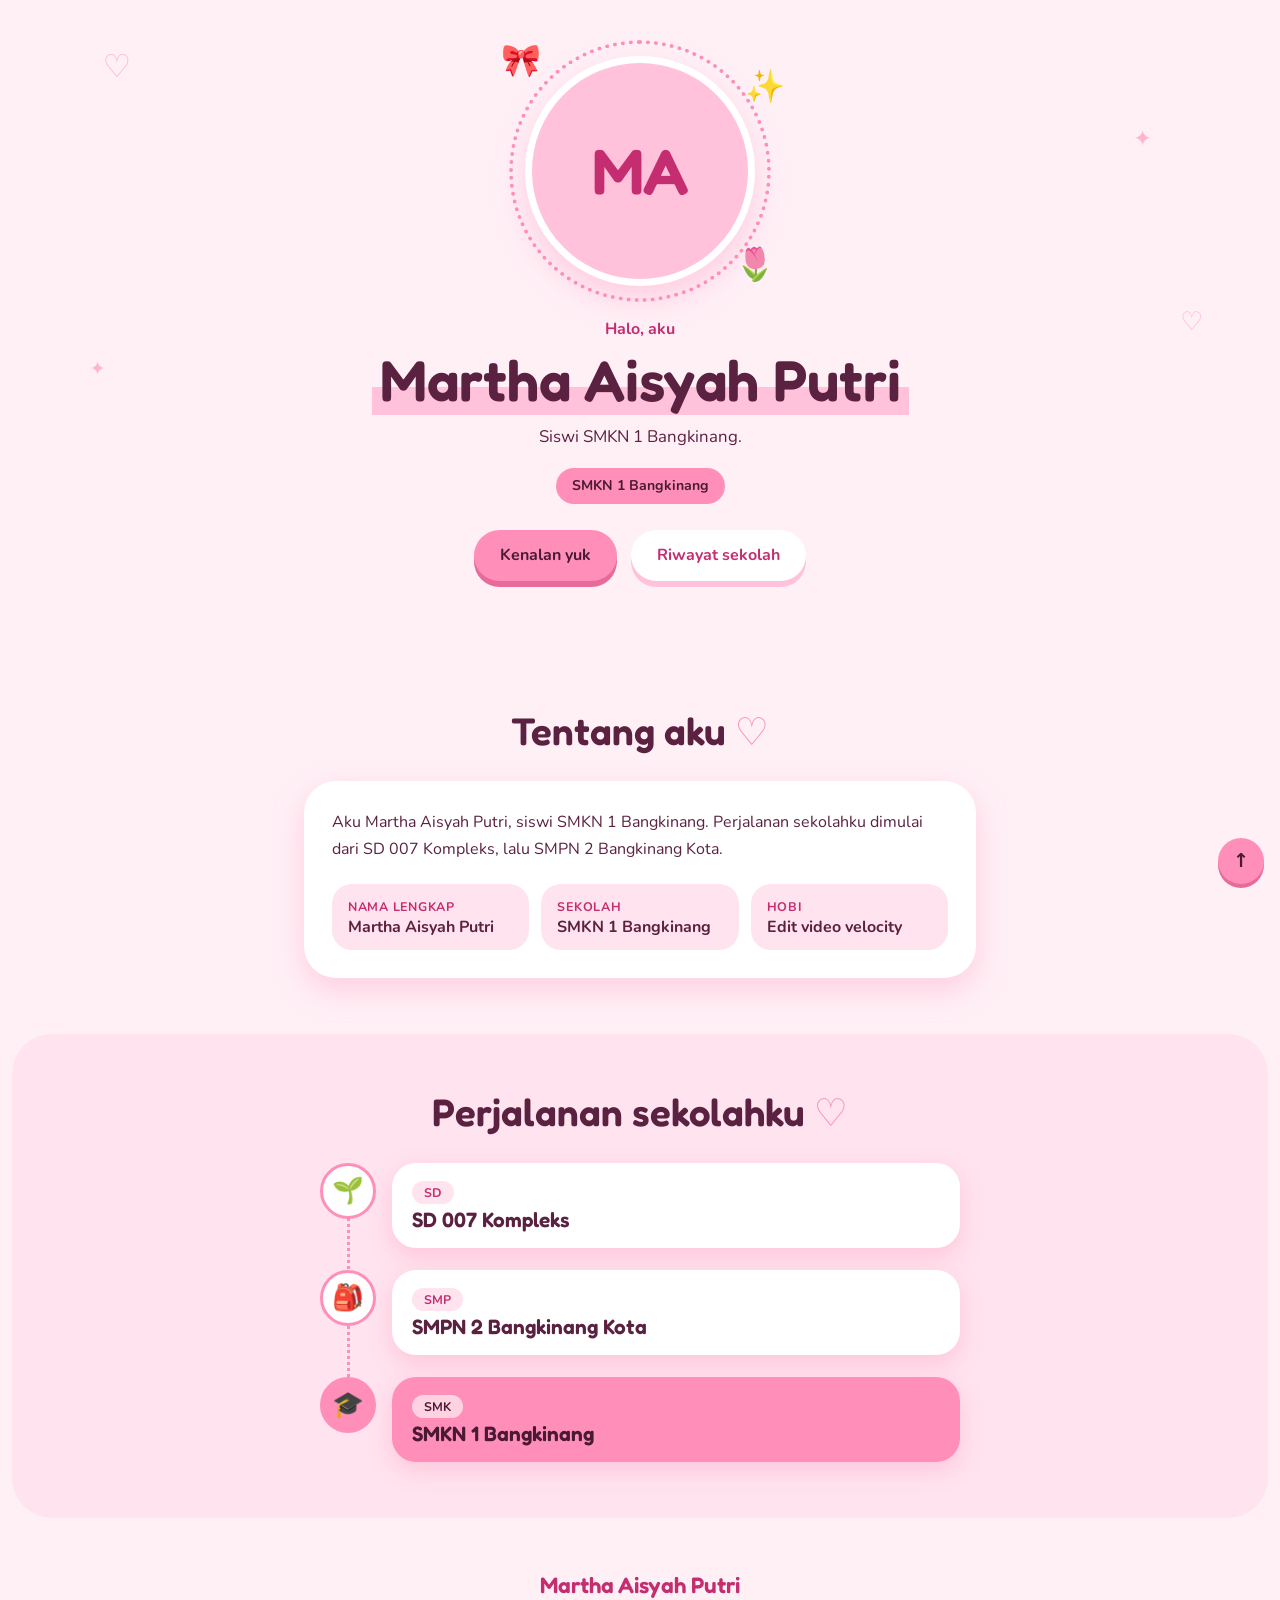
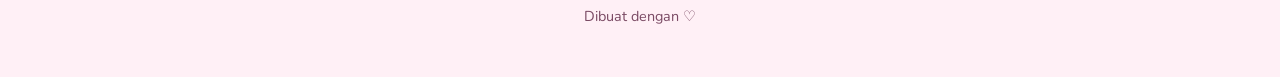
==== index.html @ f917adef "Add files via upload" ====
<!DOCTYPE html>
<html lang="id">
<head>
  <meta charset="UTF-8">
  <meta name="viewport" content="width=device-width, initial-scale=1, viewport-fit=cover">
  <title>Fotofolio Martha Aisyah Putri</title>
  <meta name="description" content="Fotofolio dan riwayat pendidikan Martha Aisyah Putri.">
  <link rel="preconnect" href="https://fonts.googleapis.com">
  <link rel="preconnect" href="https://fonts.gstatic.com" crossorigin>
  <link href="https://fonts.googleapis.com/css2?family=Fredoka:wght@500;600&family=Nunito:wght@400;600;700&display=swap" rel="stylesheet">
  <link rel="stylesheet" href="style.css">
</head>
<body>
  <main id="atas">
    <header class="hero">
      <span class="deco d1" aria-hidden="true">♡</span>
      <span class="deco d2" aria-hidden="true">✦</span>
      <span class="deco d3" aria-hidden="true">♡</span>
      <span class="deco d4" aria-hidden="true">✦</span>

      <figure class="photo">
        <div class="circle" id="circle"><img id="heroFoto" alt="Foto profil"></div>
        <span class="emo e1" aria-hidden="true">🎀</span>
        <span class="emo e2" aria-hidden="true">✨</span>
        <span class="emo e3" aria-hidden="true">🌷</span>
      </figure>

      <p class="hi">Halo, aku</p>
      <h1><span class="hl" id="nama">Martha Aisyah Putri</span></h1>
      <p class="bio" id="bio"></p>
      <ul class="chips">
        <li id="chipKelas"></li>
        <li id="chipSekolah"></li>
      </ul>
      <div class="cta">
        <a class="btn" href="#tentang">Kenalan yuk</a>
        <a class="btn btn--ghost" href="#sekolah">Riwayat sekolah</a>
      </div>
    </header>

    <section class="block" id="tentang">
      <h2>Tentang aku</h2>
      <div class="about">
        <p class="about__text" id="tentangText"></p>
        <div class="fields" id="detail"></div>
      </div>
    </section>

    <section class="block block--soft" id="sekolah">
      <h2>Perjalanan sekolahku</h2>
      <ol class="steps" id="timeline"></ol>
    </section>
  </main>

  <footer class="footer">
    <p id="footerText"></p>
    <p class="footer__sub">Dibuat dengan ♡</p>
  </footer>
  <a class="top" href="#atas" aria-label="Ke atas">&uarr;</a>

  <script src="script.js"></script>
</body>
</html>
---- style.css ----
:root {
  --bg: #fff0f6;
  --card: #ffffff;
  --ink: #5a2140;
  --accent: #c42d70;
  --pink: #ff8fb8;
  --pink2: #ffc2da;
  --pink3: #ffe3ee;
  --onpink: #4a1a35;
  --shadow: rgba(255, 143, 184, .35);
}
@media (prefers-color-scheme: dark) {
  :root:not([data-theme="light"]) {
    color-scheme: dark;
    --bg: #24121b; --card: #321a26; --ink: #ffe6f0; --accent: #ff9fc3;
    --pink2: #6b3550; --pink3: #4a2536; --shadow: rgba(0, 0, 0, .3);
  }
}

* { box-sizing: border-box; margin: 0; padding: 0; }
:root { padding-top: env(safe-area-inset-top, 0px); }
html { scroll-behavior: smooth; }
body { font-family: "Nunito", system-ui, sans-serif; background: var(--bg); color: var(--ink); line-height: 1.7; overflow-x: hidden; }
body::before { content: ""; position: fixed; inset: 0 0 auto; height: env(safe-area-inset-top, 0px); background: var(--bg); z-index: 30; }
h1, h2, h3 { font-family: "Fredoka", "Nunito", system-ui, sans-serif; font-weight: 600; line-height: 1.15; }
a { color: inherit; }
:focus-visible { outline: 3px solid var(--accent); outline-offset: 3px; }

/* HERO */
.hero { position: relative; overflow: hidden; text-align: center; padding: 56px 24px 72px; }
.deco { position: absolute; color: var(--pink); opacity: .6; pointer-events: none; }
.d1 { top: 40px; left: 8%; font-size: 2rem; }
.d2 { top: 120px; right: 10%; font-size: 1.4rem; }
.d3 { top: 46%; right: 6%; font-size: 1.6rem; }
.d4 { top: 54%; left: 7%; font-size: 1.2rem; }

.photo { position: relative; width: min(230px, 62vw); margin: 0 auto 30px; }
.photo::before { content: ""; position: absolute; inset: -16px; border-radius: 50%; border: 4px dotted var(--pink); }
.circle { position: relative; aspect-ratio: 1; border-radius: 50%; overflow: hidden; border: 7px solid var(--card); background: var(--pink2); box-shadow: 0 14px 30px var(--shadow); }
.circle img { width: 100%; height: 100%; object-fit: cover; object-position: 50% 35%; display: block; }
.emo { position: absolute; font-size: 2rem; animation: melayang 3.6s ease-in-out infinite alternate; }
.e1 { top: -22px; left: -24px; }
.e2 { top: 4px; right: -30px; animation-delay: -1.2s; }
.e3 { bottom: -6px; right: -20px; animation-delay: -2.4s; }
@keyframes melayang { to { transform: translateY(-8px) rotate(6deg); } }

.hi { color: var(--accent); font-weight: 700; }
.hero h1 { font-size: clamp(2.2rem, 10vw, 3.6rem); margin: 4px 0 10px; }
.hl { background: linear-gradient(transparent 60%, var(--pink2) 60%); padding: 0 8px; box-decoration-break: clone; -webkit-box-decoration-break: clone; }
.bio { max-width: 30ch; margin: 0 auto 16px; font-size: 1.05rem; }
.chips { list-style: none; display: flex; flex-wrap: wrap; justify-content: center; gap: 10px; margin-bottom: 26px; }
.chips li { padding: 6px 16px; border-radius: 999px; background: var(--pink3); font-weight: 700; font-size: .88rem; }
.chips li:first-child { background: var(--pink); color: var(--onpink); }

.cta { display: flex; flex-wrap: wrap; justify-content: center; gap: 14px; }
.btn { display: inline-block; padding: 12px 26px; border-radius: 999px; background: var(--pink); color: var(--onpink); font-weight: 700; text-decoration: none; box-shadow: 0 6px 0 #e86a9a; transition: transform .15s, box-shadow .15s; }
.btn:hover { transform: translateY(3px); box-shadow: 0 3px 0 #e86a9a; }
.btn--ghost { background: var(--card); color: var(--accent); box-shadow: 0 6px 0 var(--pink2); }
.btn--ghost:hover { box-shadow: 0 3px 0 var(--pink2); }

.circle.kosong { display: grid; place-items: center; }
.circle.kosong::after { content: attr(data-inisial); font-family: "Fredoka", sans-serif; font-weight: 600; font-size: 4rem; color: var(--accent); }

/* BLOK */
.block { padding: 56px 24px; max-width: 720px; margin: 0 auto; }
.block h2 { text-align: center; font-size: clamp(1.8rem, 6vw, 2.4rem); margin-bottom: 28px; }
.block h2::after { content: " ♡"; color: var(--pink); }
.block--soft { max-width: none; background: var(--pink3); border-radius: 40px; margin: 0 12px; }
.block--soft > * { max-width: 640px; margin-left: auto; margin-right: auto; }

/* TENTANG */
.about { background: var(--card); border-radius: 32px; padding: 28px; box-shadow: 0 12px 30px var(--shadow); }
.about__text { margin-bottom: 20px; }
.fields { display: grid; grid-template-columns: repeat(auto-fit, minmax(170px, 1fr)); gap: 12px; }
.field { background: var(--pink3); border-radius: 20px; padding: 12px 16px; }
.field__l { color: var(--accent); font-weight: 700; font-size: .78rem; letter-spacing: .06em; text-transform: uppercase; }
.field__v { font-weight: 700; line-height: 1.35; }

/* SEKOLAH */
.steps { list-style: none; position: relative; }
.steps::before { content: ""; position: absolute; left: 27px; top: 30px; bottom: 30px; border-left: 3px dotted var(--pink); }
.step { position: relative; display: grid; grid-template-columns: 56px 1fr; gap: 16px; align-items: start; padding-bottom: 22px; }
.step:last-child { padding-bottom: 0; }
.step__icon { width: 56px; height: 56px; display: grid; place-items: center; border-radius: 50%; background: var(--card); border: 3px solid var(--pink); font-size: 1.6rem; }
.step__card { background: var(--card); border-radius: 24px; padding: 16px 20px; box-shadow: 0 8px 22px var(--shadow); }
.step__tag { display: inline-block; padding: 1px 12px; margin-bottom: 4px; border-radius: 999px; background: var(--pink3); color: var(--accent); font-weight: 700; font-size: .78rem; }
.step h3 { font-size: 1.3rem; }
.step__place { color: var(--accent); font-weight: 700; font-size: .92rem; }
.step__ket { margin-top: 4px; font-size: .95rem; }
.step--now .step__icon { background: var(--pink); }
.step--now .step__card { background: var(--pink); color: var(--onpink); }
.step--now .step__tag { background: rgba(255, 255, 255, .6); color: var(--onpink); }
.step--now .step__place { color: var(--onpink); }

.footer { text-align: center; padding: 48px 24px calc(48px + env(safe-area-inset-bottom, 0px)); }
.footer p:first-child { font-family: "Fredoka", sans-serif; font-weight: 600; font-size: 1.4rem; color: var(--accent); }
.footer__sub { font-size: .9rem; opacity: .8; }

.top { position: fixed; right: 16px; bottom: calc(env(safe-area-inset-bottom, 0px) + 16px); z-index: 20; width: 46px; height: 46px; display: grid; place-items: center; border-radius: 50%; background: var(--pink); color: var(--onpink); font-weight: 700; font-size: 1.2rem; text-decoration: none; box-shadow: 0 4px 0 #e86a9a; }

@media (prefers-reduced-motion: reduce) {
  html { scroll-behavior: auto; }
  * { animation: none !important; transition: none !important; }
}
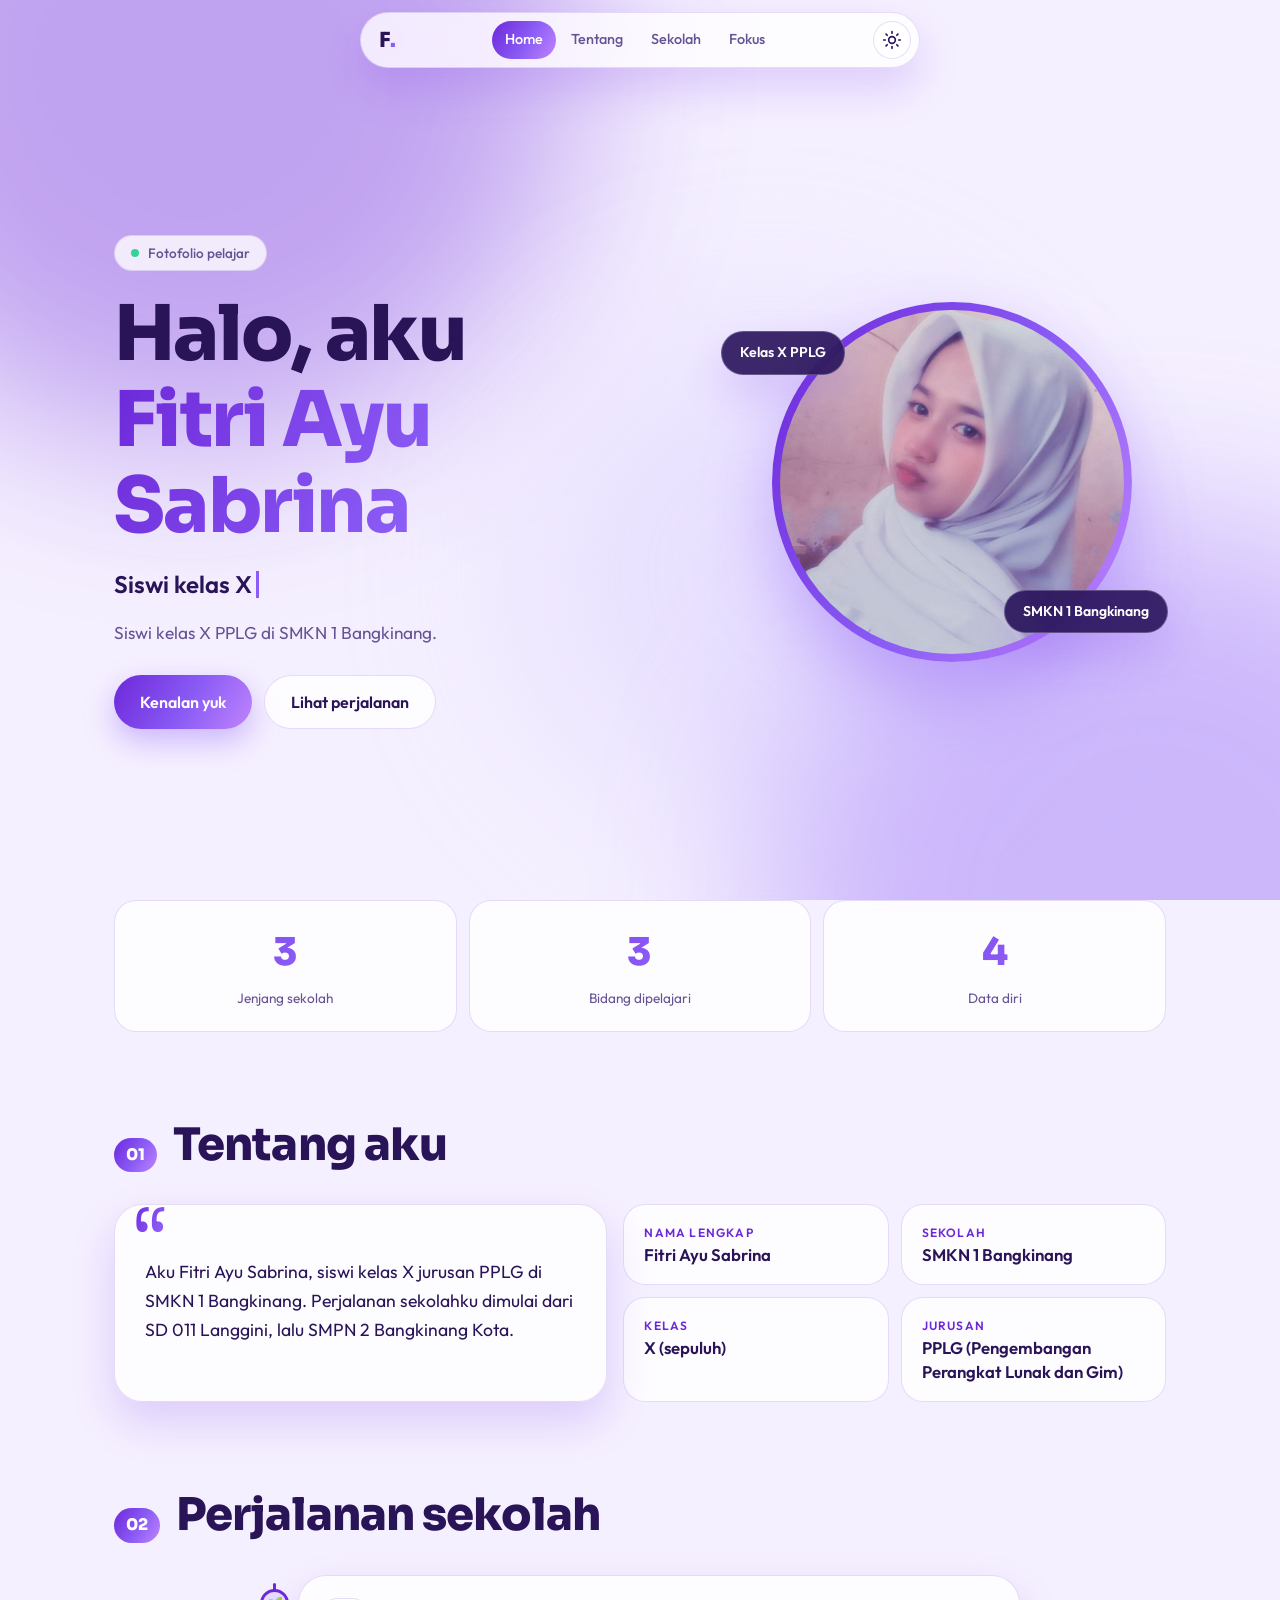
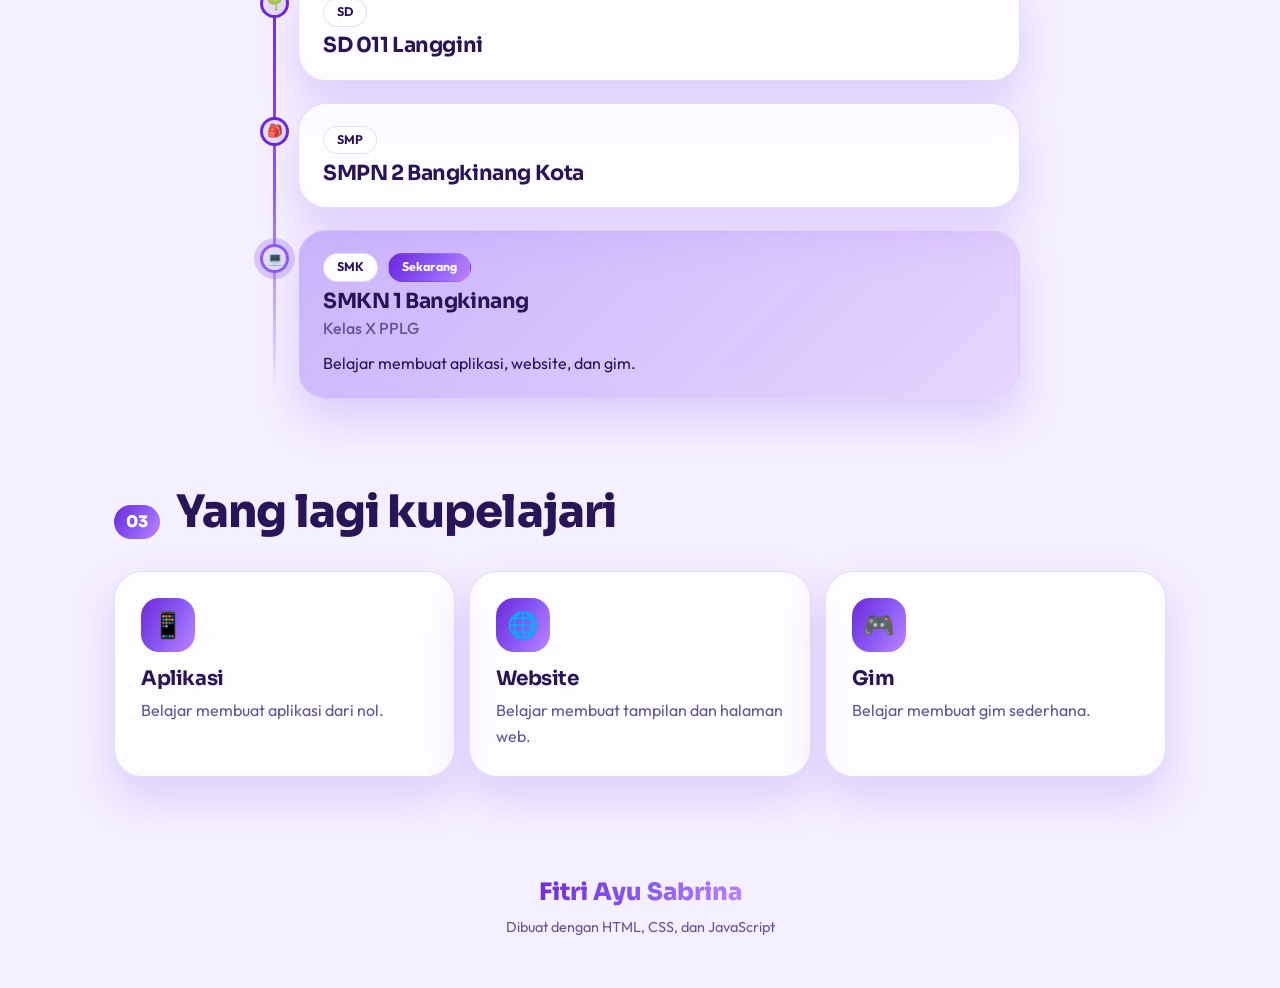
==== commit 6b574ff1: "Add files via upload" ====
--- a/index.html
+++ b/index.html
@@ -1,62 +1,124 @@
 <!DOCTYPE html>
-<html lang="id">
+<html lang="id" data-theme="light">
 <head>
   <meta charset="UTF-8">
   <meta name="viewport" content="width=device-width, initial-scale=1, viewport-fit=cover">
-  <title>Fotofolio Martha Aisyah Putri</title>
-  <meta name="description" content="Fotofolio dan riwayat pendidikan Martha Aisyah Putri.">
+  <title>Fotofolio Fitri Ayu Sabrina</title>
+  <meta name="description" content="Fotofolio dan perjalanan pendidikan Fitri Ayu Sabrina, siswi PPLG SMKN 1 Bangkinang.">
+  <meta name="theme-color" content="#f5f0ff">
   <link rel="preconnect" href="https://fonts.googleapis.com">
   <link rel="preconnect" href="https://fonts.gstatic.com" crossorigin>
-  <link href="https://fonts.googleapis.com/css2?family=Fredoka:wght@500;600&family=Nunito:wght@400;600;700&display=swap" rel="stylesheet">
+  <link href="https://fonts.googleapis.com/css2?family=Outfit:wght@400;500;600;700&family=Sora:wght@600;700;800&display=swap" rel="stylesheet">
   <link rel="stylesheet" href="style.css">
 </head>
 <body>
-  <main id="atas">
-    <header class="hero">
-      <span class="deco d1" aria-hidden="true">♡</span>
-      <span class="deco d2" aria-hidden="true">✦</span>
-      <span class="deco d3" aria-hidden="true">♡</span>
-      <span class="deco d4" aria-hidden="true">✦</span>
+  <div class="progress" id="progress" aria-hidden="true"></div>
+  <div class="aurora" aria-hidden="true"><i></i><i></i><i></i></div>
 
-      <figure class="photo">
-        <div class="circle" id="circle"><img id="heroFoto" alt="Foto profil"></div>
-        <span class="emo e1" aria-hidden="true">🎀</span>
-        <span class="emo e2" aria-hidden="true">✨</span>
-        <span class="emo e3" aria-hidden="true">🌷</span>
+  <header class="nav" id="nav">
+    <a class="nav__logo" href="#home" id="logo" aria-label="Beranda">F<span>.</span></a>
+    <nav class="nav__links" id="navLinks" aria-label="Menu utama">
+      <a href="#home" class="is-active">Home</a>
+      <a href="#tentang">Tentang</a>
+      <a href="#sekolah">Sekolah</a>
+      <a href="#fokus">Fokus</a>
+      <a href="#galeri" id="navGaleri" hidden>Galeri</a>
+      <a href="#kontak" id="navKontak" hidden>Kontak</a>
+    </nav>
+    <button class="nav__theme" id="themeBtn" type="button" aria-label="Ganti tema terang atau gelap">
+      <svg class="i-sun" viewBox="0 0 24 24" width="20" height="20" fill="none" stroke="currentColor" stroke-width="2" stroke-linecap="round"><circle cx="12" cy="12" r="4"/><path d="M12 2v2M12 20v2M4.9 4.9l1.4 1.4M17.7 17.7l1.4 1.4M2 12h2M20 12h2M4.9 19.1l1.4-1.4M17.7 6.3l1.4-1.4"/></svg>
+      <svg class="i-moon" viewBox="0 0 24 24" width="20" height="20" fill="none" stroke="currentColor" stroke-width="2" stroke-linecap="round" stroke-linejoin="round"><path d="M21 12.8A9 9 0 1 1 11.2 3a7 7 0 0 0 9.8 9.8z"/></svg>
+    </button>
+  </header>
+
+  <main>
+    <!-- HOME -->
+    <section class="hero" id="home">
+      <div class="hero__text reveal">
+        <p class="eyebrow"><span class="dot"></span> Fotofolio pelajar</p>
+        <h1>Halo, aku <span class="grad" id="nama">Fitri Ayu Sabrina</span></h1>
+        <p class="role"><span id="peran"></span><span class="caret"></span></p>
+        <p class="bio" id="bio"></p>
+        <div class="cta">
+          <a class="btn btn--main" href="#tentang">Kenalan yuk</a>
+          <a class="btn btn--glass" href="#sekolah">Lihat perjalanan</a>
+        </div>
+      </div>
+
+      <figure class="hero__photo reveal">
+        <div class="arch"><img id="heroFoto" src="foto/foto-1.jpg" alt="Foto profil"></div>
+        <figcaption class="tag tag--a" id="tagKelas"></figcaption>
+        <figcaption class="tag tag--b" id="tagSekolah"></figcaption>
       </figure>
+    </section>
 
-      <p class="hi">Halo, aku</p>
-      <h1><span class="hl" id="nama">Martha Aisyah Putri</span></h1>
-      <p class="bio" id="bio"></p>
-      <ul class="chips">
-        <li id="chipKelas"></li>
-        <li id="chipSekolah"></li>
-      </ul>
-      <div class="cta">
-        <a class="btn" href="#tentang">Kenalan yuk</a>
-        <a class="btn btn--ghost" href="#sekolah">Riwayat sekolah</a>
-      </div>
-    </header>
+    <!-- STATS -->
+    <section class="stats reveal" id="stats" aria-label="Ringkasan"></section>
 
-    <section class="block" id="tentang">
-      <h2>Tentang aku</h2>
-      <div class="about">
-        <p class="about__text" id="tentangText"></p>
-        <div class="fields" id="detail"></div>
+    <!-- TENTANG -->
+    <section class="sec" id="tentang">
+      <header class="sec__head reveal">
+        <p class="sec__no">01</p>
+        <h2>Tentang aku</h2>
+      </header>
+      <div class="bento">
+        <article class="card card--story reveal">
+          <p id="tentangText"></p>
+        </article>
+        <div class="bento__fields" id="detail"></div>
       </div>
     </section>
 
-    <section class="block block--soft" id="sekolah">
-      <h2>Perjalanan sekolahku</h2>
-      <ol class="steps" id="timeline"></ol>
+    <!-- SEKOLAH -->
+    <section class="sec" id="sekolah">
+      <header class="sec__head reveal">
+        <p class="sec__no">02</p>
+        <h2>Perjalanan sekolah</h2>
+      </header>
+      <ol class="timeline" id="timeline"></ol>
+    </section>
+
+    <!-- FOKUS -->
+    <section class="sec" id="fokus">
+      <header class="sec__head reveal">
+        <p class="sec__no">03</p>
+        <h2>Yang lagi kupelajari</h2>
+      </header>
+      <div class="focus" id="fokusList"></div>
+    </section>
+
+    <!-- GALERI -->
+    <section class="sec" id="galeri" hidden>
+      <header class="sec__head reveal">
+        <p class="sec__no">04</p>
+        <h2>Galeri</h2>
+      </header>
+      <div class="gallery" id="galeriList"></div>
+    </section>
+
+    <!-- KONTAK -->
+    <section class="sec" id="kontak" hidden>
+      <header class="sec__head reveal">
+        <p class="sec__no">05</p>
+        <h2>Hubungi aku</h2>
+      </header>
+      <div class="contact" id="kontakList"></div>
     </section>
   </main>
 
   <footer class="footer">
-    <p id="footerText"></p>
-    <p class="footer__sub">Dibuat dengan ♡</p>
+    <p class="footer__name" id="footerText"></p>
+    <p class="footer__sub">Dibuat dengan HTML, CSS, dan JavaScript</p>
   </footer>
-  <a class="top" href="#atas" aria-label="Ke atas">&uarr;</a>
+
+  <a class="top" id="top" href="#home" aria-label="Ke atas">
+    <svg viewBox="0 0 24 24" width="20" height="20" fill="none" stroke="currentColor" stroke-width="2.4" stroke-linecap="round" stroke-linejoin="round"><path d="M12 19V5M5 12l7-7 7 7"/></svg>
+  </a>
+
+  <div class="lightbox" id="lightbox" hidden>
+    <button type="button" class="lightbox__x" id="lightboxX" aria-label="Tutup">&times;</button>
+    <img id="lightboxImg" alt="">
+  </div>
 
   <script src="script.js"></script>
 </body>
--- a/style.css
+++ b/style.css
@@ -1,104 +1,218 @@
+/* ============ TOKEN ============ */
 :root {
-  --bg: #fff0f6;
-  --card: #ffffff;
-  --ink: #5a2140;
-  --accent: #c42d70;
-  --pink: #ff8fb8;
-  --pink2: #ffc2da;
-  --pink3: #ffe3ee;
-  --onpink: #4a1a35;
-  --shadow: rgba(255, 143, 184, .35);
-}
-@media (prefers-color-scheme: dark) {
-  :root:not([data-theme="light"]) {
-    color-scheme: dark;
-    --bg: #24121b; --card: #321a26; --ink: #ffe6f0; --accent: #ff9fc3;
-    --pink2: #6b3550; --pink3: #4a2536; --shadow: rgba(0, 0, 0, .3);
-  }
+  --bg: #120b24;
+  --bg2: #20123f;
+  --surface: rgba(255, 255, 255, .07);
+  --surface2: rgba(255, 255, 255, .12);
+  --line: rgba(196, 170, 255, .2);
+  --ink: #f5f0ff;
+  --muted: #cbbdf0;
+  --accent: #c9b3ff;
+  --c1: #8b5cf6;
+  --c2: #a78bfa;
+  --c3: #d4c4ff;
+  --grad: linear-gradient(120deg, #7c3aed, #a855f7 55%, #c084fc);
+  --shadow: 0 20px 50px rgba(0, 0, 0, .35);
+  --r: 28px;
+  color-scheme: dark;
+}
+:root[data-theme="light"] {
+  --bg: #f5f0ff;
+  --bg2: #e6dcff;
+  --surface: rgba(255, 255, 255, .78);
+  --surface2: rgba(255, 255, 255, .96);
+  --line: rgba(100, 50, 200, .16);
+  --ink: #2a1458;
+  --muted: #655394;
+  --accent: #6d28d9;
+  --c1: #6d28d9;
+  --c2: #8b5cf6;
+  --c3: #c4b5fd;
+  --grad: linear-gradient(120deg, #6d28d9, #8b5cf6 55%, #c084fc);
+  --shadow: 0 20px 44px rgba(124, 58, 237, .2);
+  color-scheme: light;
 }
 
 * { box-sizing: border-box; margin: 0; padding: 0; }
-:root { padding-top: env(safe-area-inset-top, 0px); }
-html { scroll-behavior: smooth; }
-body { font-family: "Nunito", system-ui, sans-serif; background: var(--bg); color: var(--ink); line-height: 1.7; overflow-x: hidden; }
-body::before { content: ""; position: fixed; inset: 0 0 auto; height: env(safe-area-inset-top, 0px); background: var(--bg); z-index: 30; }
-h1, h2, h3 { font-family: "Fredoka", "Nunito", system-ui, sans-serif; font-weight: 600; line-height: 1.15; }
-a { color: inherit; }
-:focus-visible { outline: 3px solid var(--accent); outline-offset: 3px; }
-
-/* HERO */
-.hero { position: relative; overflow: hidden; text-align: center; padding: 56px 24px 72px; }
-.deco { position: absolute; color: var(--pink); opacity: .6; pointer-events: none; }
-.d1 { top: 40px; left: 8%; font-size: 2rem; }
-.d2 { top: 120px; right: 10%; font-size: 1.4rem; }
-.d3 { top: 46%; right: 6%; font-size: 1.6rem; }
-.d4 { top: 54%; left: 7%; font-size: 1.2rem; }
-
-.photo { position: relative; width: min(230px, 62vw); margin: 0 auto 30px; }
-.photo::before { content: ""; position: absolute; inset: -16px; border-radius: 50%; border: 4px dotted var(--pink); }
-.circle { position: relative; aspect-ratio: 1; border-radius: 50%; overflow: hidden; border: 7px solid var(--card); background: var(--pink2); box-shadow: 0 14px 30px var(--shadow); }
-.circle img { width: 100%; height: 100%; object-fit: cover; object-position: 50% 35%; display: block; }
-.emo { position: absolute; font-size: 2rem; animation: melayang 3.6s ease-in-out infinite alternate; }
-.e1 { top: -22px; left: -24px; }
-.e2 { top: 4px; right: -30px; animation-delay: -1.2s; }
-.e3 { bottom: -6px; right: -20px; animation-delay: -2.4s; }
-@keyframes melayang { to { transform: translateY(-8px) rotate(6deg); } }
-
-.hi { color: var(--accent); font-weight: 700; }
-.hero h1 { font-size: clamp(2.2rem, 10vw, 3.6rem); margin: 4px 0 10px; }
-.hl { background: linear-gradient(transparent 60%, var(--pink2) 60%); padding: 0 8px; box-decoration-break: clone; -webkit-box-decoration-break: clone; }
-.bio { max-width: 30ch; margin: 0 auto 16px; font-size: 1.05rem; }
-.chips { list-style: none; display: flex; flex-wrap: wrap; justify-content: center; gap: 10px; margin-bottom: 26px; }
-.chips li { padding: 6px 16px; border-radius: 999px; background: var(--pink3); font-weight: 700; font-size: .88rem; }
-.chips li:first-child { background: var(--pink); color: var(--onpink); }
-
-.cta { display: flex; flex-wrap: wrap; justify-content: center; gap: 14px; }
-.btn { display: inline-block; padding: 12px 26px; border-radius: 999px; background: var(--pink); color: var(--onpink); font-weight: 700; text-decoration: none; box-shadow: 0 6px 0 #e86a9a; transition: transform .15s, box-shadow .15s; }
-.btn:hover { transform: translateY(3px); box-shadow: 0 3px 0 #e86a9a; }
-.btn--ghost { background: var(--card); color: var(--accent); box-shadow: 0 6px 0 var(--pink2); }
-.btn--ghost:hover { box-shadow: 0 3px 0 var(--pink2); }
-
-.circle.kosong { display: grid; place-items: center; }
-.circle.kosong::after { content: attr(data-inisial); font-family: "Fredoka", sans-serif; font-weight: 600; font-size: 4rem; color: var(--accent); }
-
-/* BLOK */
-.block { padding: 56px 24px; max-width: 720px; margin: 0 auto; }
-.block h2 { text-align: center; font-size: clamp(1.8rem, 6vw, 2.4rem); margin-bottom: 28px; }
-.block h2::after { content: " ♡"; color: var(--pink); }
-.block--soft { max-width: none; background: var(--pink3); border-radius: 40px; margin: 0 12px; }
-.block--soft > * { max-width: 640px; margin-left: auto; margin-right: auto; }
-
-/* TENTANG */
-.about { background: var(--card); border-radius: 32px; padding: 28px; box-shadow: 0 12px 30px var(--shadow); }
-.about__text { margin-bottom: 20px; }
-.fields { display: grid; grid-template-columns: repeat(auto-fit, minmax(170px, 1fr)); gap: 12px; }
-.field { background: var(--pink3); border-radius: 20px; padding: 12px 16px; }
-.field__l { color: var(--accent); font-weight: 700; font-size: .78rem; letter-spacing: .06em; text-transform: uppercase; }
-.field__v { font-weight: 700; line-height: 1.35; }
-
-/* SEKOLAH */
-.steps { list-style: none; position: relative; }
-.steps::before { content: ""; position: absolute; left: 27px; top: 30px; bottom: 30px; border-left: 3px dotted var(--pink); }
-.step { position: relative; display: grid; grid-template-columns: 56px 1fr; gap: 16px; align-items: start; padding-bottom: 22px; }
-.step:last-child { padding-bottom: 0; }
-.step__icon { width: 56px; height: 56px; display: grid; place-items: center; border-radius: 50%; background: var(--card); border: 3px solid var(--pink); font-size: 1.6rem; }
-.step__card { background: var(--card); border-radius: 24px; padding: 16px 20px; box-shadow: 0 8px 22px var(--shadow); }
-.step__tag { display: inline-block; padding: 1px 12px; margin-bottom: 4px; border-radius: 999px; background: var(--pink3); color: var(--accent); font-weight: 700; font-size: .78rem; }
-.step h3 { font-size: 1.3rem; }
-.step__place { color: var(--accent); font-weight: 700; font-size: .92rem; }
-.step__ket { margin-top: 4px; font-size: .95rem; }
-.step--now .step__icon { background: var(--pink); }
-.step--now .step__card { background: var(--pink); color: var(--onpink); }
-.step--now .step__tag { background: rgba(255, 255, 255, .6); color: var(--onpink); }
-.step--now .step__place { color: var(--onpink); }
-
-.footer { text-align: center; padding: 48px 24px calc(48px + env(safe-area-inset-bottom, 0px)); }
-.footer p:first-child { font-family: "Fredoka", sans-serif; font-weight: 600; font-size: 1.4rem; color: var(--accent); }
-.footer__sub { font-size: .9rem; opacity: .8; }
-
-.top { position: fixed; right: 16px; bottom: calc(env(safe-area-inset-bottom, 0px) + 16px); z-index: 20; width: 46px; height: 46px; display: grid; place-items: center; border-radius: 50%; background: var(--pink); color: var(--onpink); font-weight: 700; font-size: 1.2rem; text-decoration: none; box-shadow: 0 4px 0 #e86a9a; }
+html { scroll-behavior: smooth; scroll-padding-top: 84px; }
+body {
+  font-family: "Outfit", system-ui, sans-serif;
+  background: var(--bg);
+  color: var(--ink);
+  line-height: 1.65;
+  overflow-x: hidden;
+  transition: background .4s, color .4s;
+}
+h1, h2, h3 { font-family: "Sora", "Outfit", system-ui, sans-serif; line-height: 1.12; letter-spacing: -.02em; }
+a { color: inherit; text-decoration: none; }
+img { max-width: 100%; display: block; }
+[hidden] { display: none !important; }
+:focus-visible { outline: 3px solid var(--c3); outline-offset: 3px; border-radius: 8px; }
+
+/* ============ LATAR ============ */
+.aurora { position: fixed; inset: 0; z-index: -1; overflow: hidden; background: var(--bg); }
+.aurora i { position: absolute; width: 60vmax; height: 60vmax; border-radius: 50%; filter: blur(90px); opacity: .45; animation: drift 22s ease-in-out infinite alternate; }
+.aurora i:nth-child(1) { background: var(--c1); top: -25vmax; left: -15vmax; }
+.aurora i:nth-child(2) { background: var(--c2); bottom: -30vmax; right: -20vmax; animation-delay: -7s; opacity: .32; }
+.aurora i:nth-child(3) { background: var(--c3); top: 35%; left: 40%; width: 40vmax; height: 40vmax; animation-delay: -13s; opacity: .18; }
+:root[data-theme="light"] .aurora i { opacity: .38; }
+:root[data-theme="light"] .aurora i:nth-child(3) { opacity: .25; }
+@media (max-width: 430px) {
+  .nav { padding-left: 14px; }
+  .nav__links a { padding: 7px 10px; font-size: .85rem; }
+}
+@keyframes drift { to { transform: translate(8vmax, 6vmax) scale(1.15); } }
+
+.progress { position: fixed; top: 0; left: 0; height: 3px; width: 0; background: var(--grad); z-index: 60; }
+
+/* ============ NAV ============ */
+.nav {
+  position: fixed; z-index: 50;
+  top: calc(env(safe-area-inset-top, 0px) + 12px); left: 50%; transform: translateX(-50%);
+  width: min(560px, calc(100% - 24px));
+  display: flex; align-items: center; justify-content: space-between; gap: 8px;
+  padding: 8px 8px 8px 18px;
+  background: var(--surface); border: 1px solid var(--line); border-radius: 999px;
+  backdrop-filter: blur(18px) saturate(1.4); -webkit-backdrop-filter: blur(18px) saturate(1.4);
+  box-shadow: var(--shadow);
+}
+.nav__logo { font-family: "Sora", sans-serif; font-weight: 800; font-size: 1.3rem; }
+.nav__logo span { color: var(--c2); }
+.nav__links { display: flex; gap: 2px; overflow-x: auto; scrollbar-width: none; }
+.nav__links::-webkit-scrollbar { display: none; }
+.nav__links a { padding: 7px 13px; border-radius: 999px; font-size: .9rem; font-weight: 500; color: var(--muted); white-space: nowrap; transition: .25s; }
+.nav__links a:hover { color: var(--ink); }
+.nav__links a.is-active { background: var(--grad); color: #fff; }
+.nav__theme { flex: none; width: 38px; height: 38px; display: grid; place-items: center; border-radius: 50%; border: 1px solid var(--line); background: var(--surface2); color: var(--ink); cursor: pointer; transition: transform .3s; }
+.nav__theme:hover { transform: rotate(25deg); }
+:root[data-theme="dark"] .i-sun, :root[data-theme="light"] .i-moon { display: none; }
+
+/* ============ HERO ============ */
+.hero {
+  min-height: 100svh;
+  max-width: 1100px; margin: 0 auto;
+  padding: 120px 24px 56px;
+  display: grid; align-items: center; gap: 44px;
+}
+.eyebrow { display: inline-flex; align-items: center; gap: 9px; padding: 6px 16px; border-radius: 999px; background: var(--surface); border: 1px solid var(--line); font-size: .85rem; font-weight: 500; color: var(--muted); margin-bottom: 20px; }
+.dot { width: 8px; height: 8px; border-radius: 50%; background: #34d399; box-shadow: 0 0 0 0 rgba(52, 211, 153, .6); animation: ping 2s infinite; }
+@keyframes ping { 70% { box-shadow: 0 0 0 9px rgba(52, 211, 153, 0); } 100% { box-shadow: 0 0 0 0 rgba(52, 211, 153, 0); } }
+.hero h1 { font-size: clamp(2.5rem, 11vw, 4.8rem); font-weight: 800; }
+.grad { background: var(--grad); -webkit-background-clip: text; background-clip: text; color: transparent; display: inline-block; }
+.role { margin-top: 16px; font-size: clamp(1.1rem, 4.5vw, 1.5rem); font-weight: 600; min-height: 1.6em; }
+.caret { display: inline-block; width: 3px; height: 1.1em; margin-left: 4px; vertical-align: -.2em; background: var(--c2); animation: blink 1s steps(1) infinite; }
+@keyframes blink { 50% { opacity: 0; } }
+.bio { max-width: 44ch; margin: 14px 0 28px; color: var(--muted); font-size: 1.08rem; }
+.cta { display: flex; flex-wrap: wrap; gap: 12px; }
+.btn { display: inline-flex; align-items: center; padding: 13px 26px; border-radius: 999px; font-weight: 600; transition: transform .25s, box-shadow .25s; }
+.btn:hover { transform: translateY(-3px); }
+.btn--main { background: var(--grad); color: #fff; box-shadow: 0 12px 30px rgba(139, 92, 246, .4); }
+.btn--glass { background: var(--surface); border: 1px solid var(--line); backdrop-filter: blur(12px); -webkit-backdrop-filter: blur(12px); }
+
+.hero__photo { position: relative; width: min(300px, 74vw); margin: 0 auto; }
+.arch { aspect-ratio: 1; border-radius: 50%; overflow: hidden; padding: 8px; background: var(--grad); box-shadow: 0 30px 70px rgba(139, 92, 246, .4); }
+.arch img { width: 100%; height: 100%; object-fit: cover; object-position: 50% 35%; border-radius: 50%; }
+.tag { position: absolute; padding: 9px 18px; border-radius: 999px; font-size: .88rem; font-weight: 600; background: rgba(40, 18, 90, .9); color: #fff; border: 1px solid rgba(255, 255, 255, .22); backdrop-filter: blur(14px); -webkit-backdrop-filter: blur(14px); box-shadow: var(--shadow); animation: float 4.5s ease-in-out infinite alternate; white-space: nowrap; }
+.tag--a { top: 8%; left: -4%; }
+.tag--b { bottom: 8%; right: -4%; animation-delay: -2s; }
+@media (min-width: 860px) { .tag--a { left: -14%; } .tag--b { right: -10%; } }
+@keyframes float { to { transform: translateY(-10px); } }
+
+@media (min-width: 860px) {
+  .hero { grid-template-columns: 1.15fr .85fr; }
+  .hero__photo { width: min(360px, 100%); }
+}
+
+/* ============ STATS ============ */
+.stats { max-width: 1100px; margin: 0 auto; padding: 0 24px; display: grid; grid-template-columns: repeat(3, 1fr); gap: 12px; }
+.stat { text-align: center; padding: 20px 10px; border-radius: 22px; background: var(--surface); border: 1px solid var(--line); backdrop-filter: blur(12px); -webkit-backdrop-filter: blur(12px); }
+.stat b { display: block; font-family: "Sora", sans-serif; font-size: clamp(1.6rem, 7vw, 2.4rem); font-weight: 800; }
+.stat span { font-size: .85rem; color: var(--muted); }
+
+/* ============ SECTION ============ */
+.sec { max-width: 1100px; margin: 0 auto; padding: 88px 24px 0; }
+.sec__head { display: flex; align-items: baseline; gap: 16px; margin-bottom: 32px; }
+.sec__no { font-family: "Sora", sans-serif; font-weight: 800; font-size: 1rem; padding: 4px 12px; border-radius: 999px; background: var(--grad); color: #fff; }
+.sec__head h2 { font-size: clamp(1.8rem, 7vw, 2.8rem); font-weight: 800; }
+
+.card { background: var(--surface); border: 1px solid var(--line); border-radius: var(--r); backdrop-filter: blur(14px); -webkit-backdrop-filter: blur(14px); box-shadow: var(--shadow); }
+
+/* Tentang */
+.bento { display: grid; gap: 16px; }
+.card--story { padding: 30px; font-size: 1.1rem; position: relative; }
+.card--story::before { content: "\201C"; position: absolute; top: -6px; left: 18px; font-family: "Sora", sans-serif; font-size: 5rem; line-height: 1; background: var(--grad); -webkit-background-clip: text; background-clip: text; color: transparent; }
+.card--story p { padding-top: 22px; }
+.bento__fields { display: grid; grid-template-columns: repeat(auto-fit, minmax(210px, 1fr)); gap: 12px; }
+.field { padding: 18px 20px; border-radius: 22px; background: var(--surface); border: 1px solid var(--line); transition: transform .25s, border-color .25s; }
+.field:hover { transform: translateY(-4px); border-color: var(--c2); }
+.field__l { font-size: .75rem; letter-spacing: .1em; text-transform: uppercase; color: var(--accent); font-weight: 600; }
+.field__v { font-weight: 600; font-size: 1.05rem; line-height: 1.4; }
+@media (min-width: 860px) {
+  .bento { grid-template-columns: 1fr 1.1fr; align-items: stretch; }
+}
+
+/* Timeline */
+.timeline { list-style: none; position: relative; padding-left: 38px; }
+.timeline::before { content: ""; position: absolute; left: 13px; top: 8px; bottom: 8px; width: 3px; border-radius: 3px; background: linear-gradient(var(--c1), var(--c2), transparent); }
+.tl { position: relative; padding-bottom: 22px; }
+.tl:last-child { padding-bottom: 0; }
+.tl__dot { position: absolute; left: -38px; top: 14px; width: 29px; height: 29px; border-radius: 50%; display: grid; place-items: center; background: var(--bg2); border: 3px solid var(--c1); font-size: .8rem; }
+.tl--now .tl__dot { border-color: var(--c2); box-shadow: 0 0 0 6px rgba(139, 92, 246, .28); }
+.tl__card { padding: 22px 24px; transition: transform .3s; }
+.tl__card:hover { transform: translateX(6px); }
+.tl--now .tl__card { background: linear-gradient(135deg, rgba(139, 92, 246, .4), rgba(192, 132, 252, .26)); border-color: rgba(255, 255, 255, .25); }
+.tl__top { display: flex; flex-wrap: wrap; align-items: center; gap: 10px; margin-bottom: 8px; }
+.pill { padding: 3px 13px; border-radius: 999px; font-size: .78rem; font-weight: 700; background: var(--surface2); border: 1px solid var(--line); }
+.pill--now { background: var(--grad); color: #fff; border-color: transparent; }
+.tl h3 { font-size: 1.3rem; }
+.tl__info { color: var(--muted); font-weight: 500; margin-top: 2px; }
+.tl__ket { margin-top: 8px; }
+@media (min-width: 860px) {
+  .timeline { max-width: 760px; margin: 0 auto; }
+}
+
+/* Fokus */
+.focus { display: grid; gap: 14px; }
+.fx { padding: 26px; position: relative; overflow: hidden; transition: transform .3s, border-color .3s; }
+.fx::after { content: ""; position: absolute; inset: auto -30% -60% auto; width: 160px; height: 160px; border-radius: 50%; background: var(--grad); filter: blur(50px); opacity: .0; transition: opacity .4s; }
+.fx:hover { transform: translateY(-6px); border-color: var(--c2); }
+.fx:hover::after { opacity: .5; }
+.fx__ic { width: 54px; height: 54px; display: grid; place-items: center; border-radius: 18px; background: var(--grad); font-size: 1.6rem; margin-bottom: 16px; }
+.fx h3 { font-size: 1.25rem; margin-bottom: 6px; }
+.fx p { color: var(--muted); }
+@media (min-width: 760px) { .focus { grid-template-columns: repeat(3, 1fr); } }
+
+/* Galeri */
+.gallery { columns: 2; column-gap: 12px; }
+.gallery button { display: block; width: 100%; margin: 0 0 12px; padding: 0; border: 0; border-radius: 22px; overflow: hidden; cursor: zoom-in; background: var(--surface); }
+.gallery img { width: 100%; transition: transform .5s; }
+.gallery button:hover img { transform: scale(1.06); }
+@media (min-width: 760px) { .gallery { columns: 3; } }
+.lightbox { position: fixed; inset: 0; z-index: 90; display: grid; place-items: center; padding: 20px; background: rgba(15, 6, 35, .9); backdrop-filter: blur(8px); -webkit-backdrop-filter: blur(8px); }
+.lightbox img { max-height: 86vh; border-radius: 20px; }
+.lightbox__x { position: absolute; top: calc(env(safe-area-inset-top, 0px) + 14px); right: 18px; width: 44px; height: 44px; border-radius: 50%; border: 0; background: rgba(255, 255, 255, .15); color: #fff; font-size: 1.8rem; line-height: 1; cursor: pointer; }
+
+/* Kontak */
+.contact { display: flex; flex-wrap: wrap; gap: 12px; }
+.contact a { display: inline-flex; flex-direction: column; padding: 18px 26px; border-radius: 22px; background: var(--surface); border: 1px solid var(--line); transition: transform .25s, border-color .25s; }
+.contact a:hover { transform: translateY(-4px); border-color: var(--c2); }
+.contact small { color: var(--accent); font-size: .75rem; letter-spacing: .1em; text-transform: uppercase; font-weight: 600; }
+.contact b { font-size: 1.1rem; }
+
+/* Footer */
+.footer { text-align: center; padding: 96px 24px calc(48px + env(safe-area-inset-bottom, 0px)); }
+.footer__name { font-family: "Sora", sans-serif; font-weight: 800; font-size: 1.5rem; background: var(--grad); -webkit-background-clip: text; background-clip: text; color: transparent; display: inline-block; }
+.footer__sub { color: var(--muted); font-size: .9rem; margin-top: 4px; }
+
+.top { position: fixed; right: 16px; bottom: calc(env(safe-area-inset-bottom, 0px) + 16px); z-index: 40; width: 46px; height: 46px; display: grid; place-items: center; border-radius: 50%; background: var(--grad); color: #fff; box-shadow: 0 10px 24px rgba(139, 92, 246, .4); opacity: 0; transform: translateY(20px); pointer-events: none; transition: .3s; }
+.top.show { opacity: 1; transform: none; pointer-events: auto; }
+
+/* ============ REVEAL ============ */
+.js .reveal { opacity: 0; transform: translateY(28px); transition: opacity .8s ease, transform .8s cubic-bezier(.2, .8, .2, 1); }
+.js .reveal.in { opacity: 1; transform: none; }
 
 @media (prefers-reduced-motion: reduce) {
   html { scroll-behavior: auto; }
-  * { animation: none !important; transition: none !important; }
-}
+  *, *::before, *::after { animation: none !important; transition: none !important; }
+  .js .reveal { opacity: 1; transform: none; }
+}
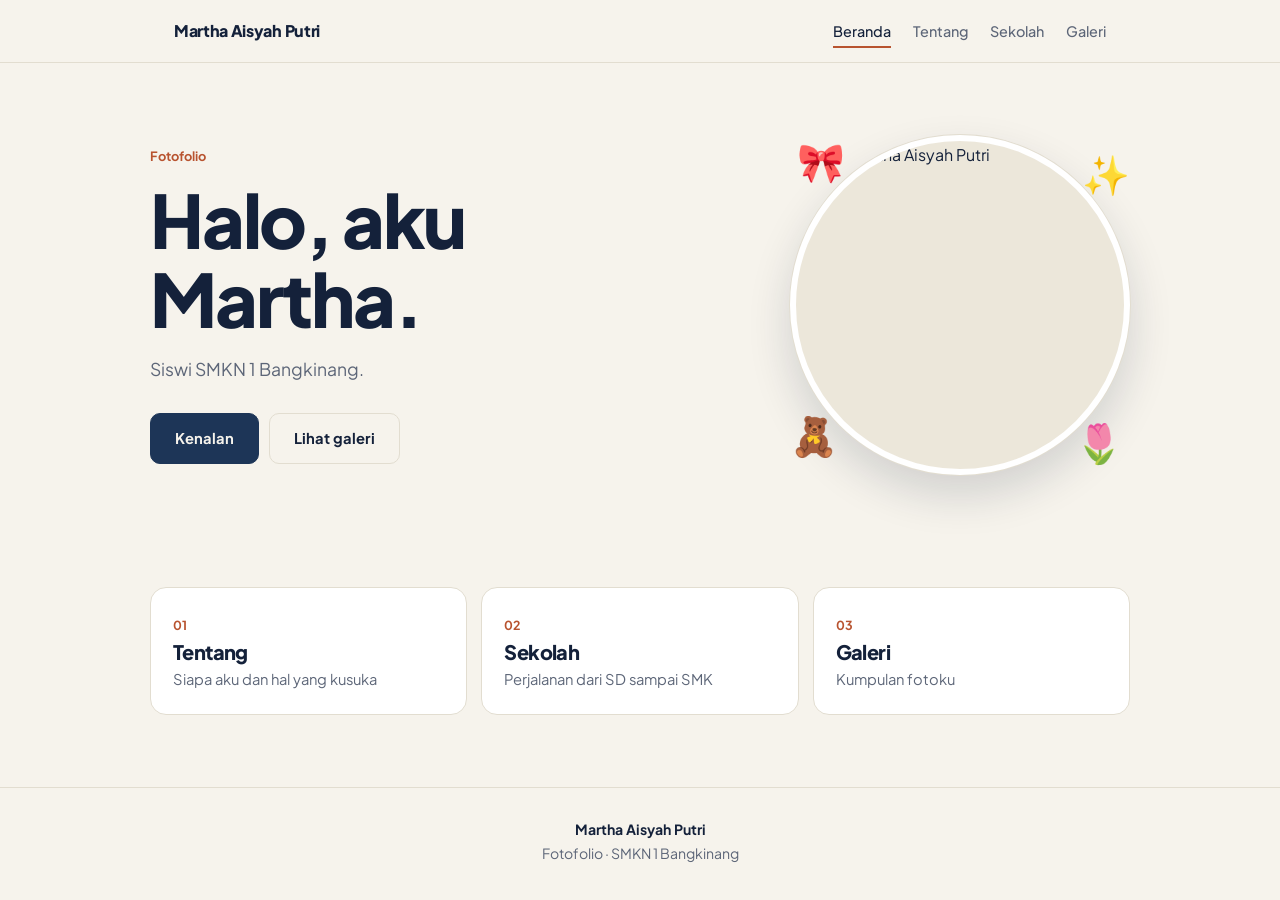
==== commit 3eefb18c: "Add files via upload" ====
--- a/index.html
+++ b/index.html
@@ -1,125 +1,15 @@
 <!DOCTYPE html>
-<html lang="id" data-theme="light">
+<html lang="id">
 <head>
-  <meta charset="UTF-8">
-  <meta name="viewport" content="width=device-width, initial-scale=1, viewport-fit=cover">
-  <title>Fotofolio Fitri Ayu Sabrina</title>
-  <meta name="description" content="Fotofolio dan perjalanan pendidikan Fitri Ayu Sabrina, siswi PPLG SMKN 1 Bangkinang.">
-  <meta name="theme-color" content="#f5f0ff">
-  <link rel="preconnect" href="https://fonts.googleapis.com">
-  <link rel="preconnect" href="https://fonts.gstatic.com" crossorigin>
-  <link href="https://fonts.googleapis.com/css2?family=Outfit:wght@400;500;600;700&family=Sora:wght@600;700;800&display=swap" rel="stylesheet">
-  <link rel="stylesheet" href="style.css">
+<meta charset="UTF-8">
+<meta name="viewport" content="width=device-width, initial-scale=1, viewport-fit=cover">
+<title>Fotofolio Martha Aisyah Putri</title>
+<link rel="preconnect" href="https://fonts.googleapis.com"><link rel="preconnect" href="https://fonts.gstatic.com" crossorigin>
+<link href="https://fonts.googleapis.com/css2?family=Plus+Jakarta+Sans:wght@400;500;600;700;800&display=swap" rel="stylesheet">
+<link rel="stylesheet" href="style.css">
 </head>
-<body>
-  <div class="progress" id="progress" aria-hidden="true"></div>
-  <div class="aurora" aria-hidden="true"><i></i><i></i><i></i></div>
-
-  <header class="nav" id="nav">
-    <a class="nav__logo" href="#home" id="logo" aria-label="Beranda">F<span>.</span></a>
-    <nav class="nav__links" id="navLinks" aria-label="Menu utama">
-      <a href="#home" class="is-active">Home</a>
-      <a href="#tentang">Tentang</a>
-      <a href="#sekolah">Sekolah</a>
-      <a href="#fokus">Fokus</a>
-      <a href="#galeri" id="navGaleri" hidden>Galeri</a>
-      <a href="#kontak" id="navKontak" hidden>Kontak</a>
-    </nav>
-    <button class="nav__theme" id="themeBtn" type="button" aria-label="Ganti tema terang atau gelap">
-      <svg class="i-sun" viewBox="0 0 24 24" width="20" height="20" fill="none" stroke="currentColor" stroke-width="2" stroke-linecap="round"><circle cx="12" cy="12" r="4"/><path d="M12 2v2M12 20v2M4.9 4.9l1.4 1.4M17.7 17.7l1.4 1.4M2 12h2M20 12h2M4.9 19.1l1.4-1.4M17.7 6.3l1.4-1.4"/></svg>
-      <svg class="i-moon" viewBox="0 0 24 24" width="20" height="20" fill="none" stroke="currentColor" stroke-width="2" stroke-linecap="round" stroke-linejoin="round"><path d="M21 12.8A9 9 0 1 1 11.2 3a7 7 0 0 0 9.8 9.8z"/></svg>
-    </button>
-  </header>
-
-  <main>
-    <!-- HOME -->
-    <section class="hero" id="home">
-      <div class="hero__text reveal">
-        <p class="eyebrow"><span class="dot"></span> Fotofolio pelajar</p>
-        <h1>Halo, aku <span class="grad" id="nama">Fitri Ayu Sabrina</span></h1>
-        <p class="role"><span id="peran"></span><span class="caret"></span></p>
-        <p class="bio" id="bio"></p>
-        <div class="cta">
-          <a class="btn btn--main" href="#tentang">Kenalan yuk</a>
-          <a class="btn btn--glass" href="#sekolah">Lihat perjalanan</a>
-        </div>
-      </div>
-
-      <figure class="hero__photo reveal">
-        <div class="arch"><img id="heroFoto" src="foto/foto-1.jpg" alt="Foto profil"></div>
-        <figcaption class="tag tag--a" id="tagKelas"></figcaption>
-        <figcaption class="tag tag--b" id="tagSekolah"></figcaption>
-      </figure>
-    </section>
-
-    <!-- STATS -->
-    <section class="stats reveal" id="stats" aria-label="Ringkasan"></section>
-
-    <!-- TENTANG -->
-    <section class="sec" id="tentang">
-      <header class="sec__head reveal">
-        <p class="sec__no">01</p>
-        <h2>Tentang aku</h2>
-      </header>
-      <div class="bento">
-        <article class="card card--story reveal">
-          <p id="tentangText"></p>
-        </article>
-        <div class="bento__fields" id="detail"></div>
-      </div>
-    </section>
-
-    <!-- SEKOLAH -->
-    <section class="sec" id="sekolah">
-      <header class="sec__head reveal">
-        <p class="sec__no">02</p>
-        <h2>Perjalanan sekolah</h2>
-      </header>
-      <ol class="timeline" id="timeline"></ol>
-    </section>
-
-    <!-- FOKUS -->
-    <section class="sec" id="fokus">
-      <header class="sec__head reveal">
-        <p class="sec__no">03</p>
-        <h2>Yang lagi kupelajari</h2>
-      </header>
-      <div class="focus" id="fokusList"></div>
-    </section>
-
-    <!-- GALERI -->
-    <section class="sec" id="galeri" hidden>
-      <header class="sec__head reveal">
-        <p class="sec__no">04</p>
-        <h2>Galeri</h2>
-      </header>
-      <div class="gallery" id="galeriList"></div>
-    </section>
-
-    <!-- KONTAK -->
-    <section class="sec" id="kontak" hidden>
-      <header class="sec__head reveal">
-        <p class="sec__no">05</p>
-        <h2>Hubungi aku</h2>
-      </header>
-      <div class="contact" id="kontakList"></div>
-    </section>
-  </main>
-
-  <footer class="footer">
-    <p class="footer__name" id="footerText"></p>
-    <p class="footer__sub">Dibuat dengan HTML, CSS, dan JavaScript</p>
-  </footer>
-
-  <a class="top" id="top" href="#home" aria-label="Ke atas">
-    <svg viewBox="0 0 24 24" width="20" height="20" fill="none" stroke="currentColor" stroke-width="2.4" stroke-linecap="round" stroke-linejoin="round"><path d="M12 19V5M5 12l7-7 7 7"/></svg>
-  </a>
-
-  <div class="lightbox" id="lightbox" hidden>
-    <button type="button" class="lightbox__x" id="lightboxX" aria-label="Tutup">&times;</button>
-    <img id="lightboxImg" alt="">
-  </div>
-
-  <script src="script.js"></script>
+<body data-t="">
+<div data-r="hero"></div><div data-r="cards"></div>
+<script src="script.js"></script>
 </body>
 </html>
--- a/style.css
+++ b/style.css
@@ -1,218 +1,82 @@
-/* ============ TOKEN ============ */
-:root {
-  --bg: #120b24;
-  --bg2: #20123f;
-  --surface: rgba(255, 255, 255, .07);
-  --surface2: rgba(255, 255, 255, .12);
-  --line: rgba(196, 170, 255, .2);
-  --ink: #f5f0ff;
-  --muted: #cbbdf0;
-  --accent: #c9b3ff;
-  --c1: #8b5cf6;
-  --c2: #a78bfa;
-  --c3: #d4c4ff;
-  --grad: linear-gradient(120deg, #7c3aed, #a855f7 55%, #c084fc);
-  --shadow: 0 20px 50px rgba(0, 0, 0, .35);
-  --r: 28px;
-  color-scheme: dark;
-}
-:root[data-theme="light"] {
-  --bg: #f5f0ff;
-  --bg2: #e6dcff;
-  --surface: rgba(255, 255, 255, .78);
-  --surface2: rgba(255, 255, 255, .96);
-  --line: rgba(100, 50, 200, .16);
-  --ink: #2a1458;
-  --muted: #655394;
-  --accent: #6d28d9;
-  --c1: #6d28d9;
-  --c2: #8b5cf6;
-  --c3: #c4b5fd;
-  --grad: linear-gradient(120deg, #6d28d9, #8b5cf6 55%, #c084fc);
-  --shadow: 0 20px 44px rgba(124, 58, 237, .2);
-  color-scheme: light;
-}
-
-* { box-sizing: border-box; margin: 0; padding: 0; }
-html { scroll-behavior: smooth; scroll-padding-top: 84px; }
-body {
-  font-family: "Outfit", system-ui, sans-serif;
-  background: var(--bg);
-  color: var(--ink);
-  line-height: 1.65;
-  overflow-x: hidden;
-  transition: background .4s, color .4s;
-}
-h1, h2, h3 { font-family: "Sora", "Outfit", system-ui, sans-serif; line-height: 1.12; letter-spacing: -.02em; }
-a { color: inherit; text-decoration: none; }
-img { max-width: 100%; display: block; }
-[hidden] { display: none !important; }
-:focus-visible { outline: 3px solid var(--c3); outline-offset: 3px; border-radius: 8px; }
-
-/* ============ LATAR ============ */
-.aurora { position: fixed; inset: 0; z-index: -1; overflow: hidden; background: var(--bg); }
-.aurora i { position: absolute; width: 60vmax; height: 60vmax; border-radius: 50%; filter: blur(90px); opacity: .45; animation: drift 22s ease-in-out infinite alternate; }
-.aurora i:nth-child(1) { background: var(--c1); top: -25vmax; left: -15vmax; }
-.aurora i:nth-child(2) { background: var(--c2); bottom: -30vmax; right: -20vmax; animation-delay: -7s; opacity: .32; }
-.aurora i:nth-child(3) { background: var(--c3); top: 35%; left: 40%; width: 40vmax; height: 40vmax; animation-delay: -13s; opacity: .18; }
-:root[data-theme="light"] .aurora i { opacity: .38; }
-:root[data-theme="light"] .aurora i:nth-child(3) { opacity: .25; }
-@media (max-width: 430px) {
-  .nav { padding-left: 14px; }
-  .nav__links a { padding: 7px 10px; font-size: .85rem; }
-}
-@keyframes drift { to { transform: translate(8vmax, 6vmax) scale(1.15); } }
-
-.progress { position: fixed; top: 0; left: 0; height: 3px; width: 0; background: var(--grad); z-index: 60; }
-
-/* ============ NAV ============ */
-.nav {
-  position: fixed; z-index: 50;
-  top: calc(env(safe-area-inset-top, 0px) + 12px); left: 50%; transform: translateX(-50%);
-  width: min(560px, calc(100% - 24px));
-  display: flex; align-items: center; justify-content: space-between; gap: 8px;
-  padding: 8px 8px 8px 18px;
-  background: var(--surface); border: 1px solid var(--line); border-radius: 999px;
-  backdrop-filter: blur(18px) saturate(1.4); -webkit-backdrop-filter: blur(18px) saturate(1.4);
-  box-shadow: var(--shadow);
-}
-.nav__logo { font-family: "Sora", sans-serif; font-weight: 800; font-size: 1.3rem; }
-.nav__logo span { color: var(--c2); }
-.nav__links { display: flex; gap: 2px; overflow-x: auto; scrollbar-width: none; }
-.nav__links::-webkit-scrollbar { display: none; }
-.nav__links a { padding: 7px 13px; border-radius: 999px; font-size: .9rem; font-weight: 500; color: var(--muted); white-space: nowrap; transition: .25s; }
-.nav__links a:hover { color: var(--ink); }
-.nav__links a.is-active { background: var(--grad); color: #fff; }
-.nav__theme { flex: none; width: 38px; height: 38px; display: grid; place-items: center; border-radius: 50%; border: 1px solid var(--line); background: var(--surface2); color: var(--ink); cursor: pointer; transition: transform .3s; }
-.nav__theme:hover { transform: rotate(25deg); }
-:root[data-theme="dark"] .i-sun, :root[data-theme="light"] .i-moon { display: none; }
-
-/* ============ HERO ============ */
-.hero {
-  min-height: 100svh;
-  max-width: 1100px; margin: 0 auto;
-  padding: 120px 24px 56px;
-  display: grid; align-items: center; gap: 44px;
-}
-.eyebrow { display: inline-flex; align-items: center; gap: 9px; padding: 6px 16px; border-radius: 999px; background: var(--surface); border: 1px solid var(--line); font-size: .85rem; font-weight: 500; color: var(--muted); margin-bottom: 20px; }
-.dot { width: 8px; height: 8px; border-radius: 50%; background: #34d399; box-shadow: 0 0 0 0 rgba(52, 211, 153, .6); animation: ping 2s infinite; }
-@keyframes ping { 70% { box-shadow: 0 0 0 9px rgba(52, 211, 153, 0); } 100% { box-shadow: 0 0 0 0 rgba(52, 211, 153, 0); } }
-.hero h1 { font-size: clamp(2.5rem, 11vw, 4.8rem); font-weight: 800; }
-.grad { background: var(--grad); -webkit-background-clip: text; background-clip: text; color: transparent; display: inline-block; }
-.role { margin-top: 16px; font-size: clamp(1.1rem, 4.5vw, 1.5rem); font-weight: 600; min-height: 1.6em; }
-.caret { display: inline-block; width: 3px; height: 1.1em; margin-left: 4px; vertical-align: -.2em; background: var(--c2); animation: blink 1s steps(1) infinite; }
-@keyframes blink { 50% { opacity: 0; } }
-.bio { max-width: 44ch; margin: 14px 0 28px; color: var(--muted); font-size: 1.08rem; }
-.cta { display: flex; flex-wrap: wrap; gap: 12px; }
-.btn { display: inline-flex; align-items: center; padding: 13px 26px; border-radius: 999px; font-weight: 600; transition: transform .25s, box-shadow .25s; }
-.btn:hover { transform: translateY(-3px); }
-.btn--main { background: var(--grad); color: #fff; box-shadow: 0 12px 30px rgba(139, 92, 246, .4); }
-.btn--glass { background: var(--surface); border: 1px solid var(--line); backdrop-filter: blur(12px); -webkit-backdrop-filter: blur(12px); }
-
-.hero__photo { position: relative; width: min(300px, 74vw); margin: 0 auto; }
-.arch { aspect-ratio: 1; border-radius: 50%; overflow: hidden; padding: 8px; background: var(--grad); box-shadow: 0 30px 70px rgba(139, 92, 246, .4); }
-.arch img { width: 100%; height: 100%; object-fit: cover; object-position: 50% 35%; border-radius: 50%; }
-.tag { position: absolute; padding: 9px 18px; border-radius: 999px; font-size: .88rem; font-weight: 600; background: rgba(40, 18, 90, .9); color: #fff; border: 1px solid rgba(255, 255, 255, .22); backdrop-filter: blur(14px); -webkit-backdrop-filter: blur(14px); box-shadow: var(--shadow); animation: float 4.5s ease-in-out infinite alternate; white-space: nowrap; }
-.tag--a { top: 8%; left: -4%; }
-.tag--b { bottom: 8%; right: -4%; animation-delay: -2s; }
-@media (min-width: 860px) { .tag--a { left: -14%; } .tag--b { right: -10%; } }
-@keyframes float { to { transform: translateY(-10px); } }
-
-@media (min-width: 860px) {
-  .hero { grid-template-columns: 1.15fr .85fr; }
-  .hero__photo { width: min(360px, 100%); }
-}
-
-/* ============ STATS ============ */
-.stats { max-width: 1100px; margin: 0 auto; padding: 0 24px; display: grid; grid-template-columns: repeat(3, 1fr); gap: 12px; }
-.stat { text-align: center; padding: 20px 10px; border-radius: 22px; background: var(--surface); border: 1px solid var(--line); backdrop-filter: blur(12px); -webkit-backdrop-filter: blur(12px); }
-.stat b { display: block; font-family: "Sora", sans-serif; font-size: clamp(1.6rem, 7vw, 2.4rem); font-weight: 800; }
-.stat span { font-size: .85rem; color: var(--muted); }
-
-/* ============ SECTION ============ */
-.sec { max-width: 1100px; margin: 0 auto; padding: 88px 24px 0; }
-.sec__head { display: flex; align-items: baseline; gap: 16px; margin-bottom: 32px; }
-.sec__no { font-family: "Sora", sans-serif; font-weight: 800; font-size: 1rem; padding: 4px 12px; border-radius: 999px; background: var(--grad); color: #fff; }
-.sec__head h2 { font-size: clamp(1.8rem, 7vw, 2.8rem); font-weight: 800; }
-
-.card { background: var(--surface); border: 1px solid var(--line); border-radius: var(--r); backdrop-filter: blur(14px); -webkit-backdrop-filter: blur(14px); box-shadow: var(--shadow); }
-
-/* Tentang */
-.bento { display: grid; gap: 16px; }
-.card--story { padding: 30px; font-size: 1.1rem; position: relative; }
-.card--story::before { content: "\201C"; position: absolute; top: -6px; left: 18px; font-family: "Sora", sans-serif; font-size: 5rem; line-height: 1; background: var(--grad); -webkit-background-clip: text; background-clip: text; color: transparent; }
-.card--story p { padding-top: 22px; }
-.bento__fields { display: grid; grid-template-columns: repeat(auto-fit, minmax(210px, 1fr)); gap: 12px; }
-.field { padding: 18px 20px; border-radius: 22px; background: var(--surface); border: 1px solid var(--line); transition: transform .25s, border-color .25s; }
-.field:hover { transform: translateY(-4px); border-color: var(--c2); }
-.field__l { font-size: .75rem; letter-spacing: .1em; text-transform: uppercase; color: var(--accent); font-weight: 600; }
-.field__v { font-weight: 600; font-size: 1.05rem; line-height: 1.4; }
-@media (min-width: 860px) {
-  .bento { grid-template-columns: 1fr 1.1fr; align-items: stretch; }
-}
-
-/* Timeline */
-.timeline { list-style: none; position: relative; padding-left: 38px; }
-.timeline::before { content: ""; position: absolute; left: 13px; top: 8px; bottom: 8px; width: 3px; border-radius: 3px; background: linear-gradient(var(--c1), var(--c2), transparent); }
-.tl { position: relative; padding-bottom: 22px; }
-.tl:last-child { padding-bottom: 0; }
-.tl__dot { position: absolute; left: -38px; top: 14px; width: 29px; height: 29px; border-radius: 50%; display: grid; place-items: center; background: var(--bg2); border: 3px solid var(--c1); font-size: .8rem; }
-.tl--now .tl__dot { border-color: var(--c2); box-shadow: 0 0 0 6px rgba(139, 92, 246, .28); }
-.tl__card { padding: 22px 24px; transition: transform .3s; }
-.tl__card:hover { transform: translateX(6px); }
-.tl--now .tl__card { background: linear-gradient(135deg, rgba(139, 92, 246, .4), rgba(192, 132, 252, .26)); border-color: rgba(255, 255, 255, .25); }
-.tl__top { display: flex; flex-wrap: wrap; align-items: center; gap: 10px; margin-bottom: 8px; }
-.pill { padding: 3px 13px; border-radius: 999px; font-size: .78rem; font-weight: 700; background: var(--surface2); border: 1px solid var(--line); }
-.pill--now { background: var(--grad); color: #fff; border-color: transparent; }
-.tl h3 { font-size: 1.3rem; }
-.tl__info { color: var(--muted); font-weight: 500; margin-top: 2px; }
-.tl__ket { margin-top: 8px; }
-@media (min-width: 860px) {
-  .timeline { max-width: 760px; margin: 0 auto; }
-}
-
-/* Fokus */
-.focus { display: grid; gap: 14px; }
-.fx { padding: 26px; position: relative; overflow: hidden; transition: transform .3s, border-color .3s; }
-.fx::after { content: ""; position: absolute; inset: auto -30% -60% auto; width: 160px; height: 160px; border-radius: 50%; background: var(--grad); filter: blur(50px); opacity: .0; transition: opacity .4s; }
-.fx:hover { transform: translateY(-6px); border-color: var(--c2); }
-.fx:hover::after { opacity: .5; }
-.fx__ic { width: 54px; height: 54px; display: grid; place-items: center; border-radius: 18px; background: var(--grad); font-size: 1.6rem; margin-bottom: 16px; }
-.fx h3 { font-size: 1.25rem; margin-bottom: 6px; }
-.fx p { color: var(--muted); }
-@media (min-width: 760px) { .focus { grid-template-columns: repeat(3, 1fr); } }
-
-/* Galeri */
-.gallery { columns: 2; column-gap: 12px; }
-.gallery button { display: block; width: 100%; margin: 0 0 12px; padding: 0; border: 0; border-radius: 22px; overflow: hidden; cursor: zoom-in; background: var(--surface); }
-.gallery img { width: 100%; transition: transform .5s; }
-.gallery button:hover img { transform: scale(1.06); }
-@media (min-width: 760px) { .gallery { columns: 3; } }
-.lightbox { position: fixed; inset: 0; z-index: 90; display: grid; place-items: center; padding: 20px; background: rgba(15, 6, 35, .9); backdrop-filter: blur(8px); -webkit-backdrop-filter: blur(8px); }
-.lightbox img { max-height: 86vh; border-radius: 20px; }
-.lightbox__x { position: absolute; top: calc(env(safe-area-inset-top, 0px) + 14px); right: 18px; width: 44px; height: 44px; border-radius: 50%; border: 0; background: rgba(255, 255, 255, .15); color: #fff; font-size: 1.8rem; line-height: 1; cursor: pointer; }
-
-/* Kontak */
-.contact { display: flex; flex-wrap: wrap; gap: 12px; }
-.contact a { display: inline-flex; flex-direction: column; padding: 18px 26px; border-radius: 22px; background: var(--surface); border: 1px solid var(--line); transition: transform .25s, border-color .25s; }
-.contact a:hover { transform: translateY(-4px); border-color: var(--c2); }
-.contact small { color: var(--accent); font-size: .75rem; letter-spacing: .1em; text-transform: uppercase; font-weight: 600; }
-.contact b { font-size: 1.1rem; }
-
-/* Footer */
-.footer { text-align: center; padding: 96px 24px calc(48px + env(safe-area-inset-bottom, 0px)); }
-.footer__name { font-family: "Sora", sans-serif; font-weight: 800; font-size: 1.5rem; background: var(--grad); -webkit-background-clip: text; background-clip: text; color: transparent; display: inline-block; }
-.footer__sub { color: var(--muted); font-size: .9rem; margin-top: 4px; }
-
-.top { position: fixed; right: 16px; bottom: calc(env(safe-area-inset-bottom, 0px) + 16px); z-index: 40; width: 46px; height: 46px; display: grid; place-items: center; border-radius: 50%; background: var(--grad); color: #fff; box-shadow: 0 10px 24px rgba(139, 92, 246, .4); opacity: 0; transform: translateY(20px); pointer-events: none; transition: .3s; }
-.top.show { opacity: 1; transform: none; pointer-events: auto; }
-
-/* ============ REVEAL ============ */
-.js .reveal { opacity: 0; transform: translateY(28px); transition: opacity .8s ease, transform .8s cubic-bezier(.2, .8, .2, 1); }
-.js .reveal.in { opacity: 1; transform: none; }
-
-@media (prefers-reduced-motion: reduce) {
-  html { scroll-behavior: auto; }
-  *, *::before, *::after { animation: none !important; transition: none !important; }
-  .js .reveal { opacity: 1; transform: none; }
-}
+:root{--bg:#f6f3ec;--card:#fff;--ink:#14213a;--mute:#5d6678;--navy:#1d3557;--accent:#b8532f;--line:#e2ddd0;--soft:#ece7da}
+@media(prefers-color-scheme:dark){:root{color-scheme:dark;--bg:#0f1a2b;--card:#16243a;--ink:#eef0f4;--mute:#9aa6bb;--navy:#e8ecf3;--accent:#e58a63;--line:#26364f;--soft:#1a2a42}}
+*{box-sizing:border-box;margin:0;padding:0}
+:root{padding-top:env(safe-area-inset-top,0)}
+html{scroll-behavior:smooth;height:100%}
+body{font:16px/1.7 "Plus Jakarta Sans",system-ui,sans-serif;background:var(--bg);color:var(--ink);min-height:100%;overflow-x:hidden}
+body::before{content:"";position:fixed;inset:0 0 auto;height:env(safe-area-inset-top,0);background:var(--bg);z-index:60}
+h1,h2,h3{font-weight:800;letter-spacing:-.03em;line-height:1.08}
+a{color:inherit}
+:focus-visible{outline:2px solid var(--accent);outline-offset:3px}
+.wrap{max-width:980px;margin:0 auto;padding:0 24px}
+/* NAV */
+.nav{position:sticky;top:env(safe-area-inset-top,0);z-index:50;background:var(--bg);border-bottom:1px solid var(--line)}
+.nav .wrap{display:flex;align-items:center;justify-content:space-between;height:62px}
+.logo{font-weight:800;text-decoration:none;letter-spacing:-.02em}
+.menu{display:flex;gap:22px;list-style:none}
+.menu a{text-decoration:none;font-size:.9rem;font-weight:500;color:var(--mute);padding:6px 0;border-bottom:2px solid transparent}
+.menu a:hover{color:var(--ink)}
+.menu a[aria-current]{color:var(--ink);border-color:var(--accent)}
+@media(max-width:640px){.nav .wrap{height:auto;flex-direction:column;gap:2px;padding:10px 12px 4px}.menu{gap:16px;width:100%;overflow-x:auto;justify-content:center}.menu a{font-size:.84rem;white-space:nowrap}}
+/* HERO */
+.hero{display:grid;grid-template-columns:1fr auto;gap:56px;align-items:center;padding:72px 0 80px}
+.eyebrow{font-size:.8rem;font-weight:700;color:var(--accent);margin-bottom:12px}
+.hero h1{font-size:clamp(2.6rem,8vw,4.6rem);margin-bottom:16px}
+.lead{color:var(--mute);font-size:1.1rem;max-width:34ch;margin-bottom:28px}
+.btns{display:flex;flex-wrap:wrap;gap:10px}
+.btn{padding:12px 24px;border-radius:10px;background:var(--navy);color:var(--bg);text-decoration:none;font-weight:700;font-size:.92rem;border:1px solid var(--navy)}
+.btn:hover{opacity:.88}
+.btn.ghost{background:none;color:var(--ink);border-color:var(--line)}
+.pf{position:relative;width:clamp(230px,34vw,340px)}
+.avatar{width:100%;aspect-ratio:1;border-radius:50%;object-fit:cover;object-position:50% 38%;display:block;border:6px solid var(--card);box-shadow:0 0 0 1px var(--line),0 20px 44px rgba(20,33,58,.16);background:var(--soft)}
+@media(max-width:760px){.hero{grid-template-columns:1fr;gap:32px;padding:40px 0 56px;text-align:center}.pf{order:-1;margin:0 auto}.lead{margin-left:auto;margin-right:auto}.btns{justify-content:center}}
+/* SECTION */
+.page-head{padding:56px 0 8px}
+.page-head h1{font-size:clamp(2.4rem,7vw,3.6rem)}
+.page-head p{color:var(--mute);margin-top:10px}
+.sec{padding:32px 0 72px}
+.cards{display:grid;grid-template-columns:repeat(auto-fit,minmax(210px,1fr));gap:14px}
+.card{background:var(--card);border:1px solid var(--line);border-radius:16px;padding:22px;text-decoration:none}
+a.card:hover{border-color:var(--navy)}
+.card small{color:var(--accent);font-weight:700;font-size:.78rem}
+.card h3{font-size:1.25rem;margin:4px 0}
+.card p{color:var(--mute);font-size:.92rem}
+.em{position:absolute;font-size:clamp(1.7rem,5vw,2.4rem);line-height:1;animation:bob 3.6s ease-in-out infinite alternate}
+.e1{top:2%;left:2%}.e2{top:6%;right:0;animation-delay:-1.2s}.e3{bottom:4%;right:2%;animation-delay:-2.4s}.e4{bottom:6%;left:0;animation-delay:-.6s}
+@keyframes bob{to{transform:translateY(-7px) rotate(7deg)}}
+/* TENTANG */
+.about{display:grid;grid-template-columns:auto 1fr;gap:48px;align-items:center}
+.about .pf{width:clamp(200px,28vw,280px)}
+.about .big{font-size:1.4rem;font-weight:600;line-height:1.5;letter-spacing:-.01em;margin-bottom:26px}
+.dl{display:grid;grid-template-columns:repeat(auto-fit,minmax(180px,1fr));gap:14px}
+.dl div{border-top:1px solid var(--line);padding-top:10px}
+.dl dt{font-size:.74rem;font-weight:700;color:var(--mute);text-transform:uppercase;letter-spacing:.08em}
+.dl dd{font-weight:600}
+@media(max-width:760px){.about{grid-template-columns:1fr;gap:28px;justify-items:center;text-align:center}.dl{text-align:left;width:100%}}
+/* SEKOLAH */
+.tl{list-style:none;counter-reset:n;position:relative;padding-left:48px}
+.tl::before{content:"";position:absolute;left:15px;top:14px;bottom:14px;width:2px;background:var(--line)}
+.tl li{position:relative;padding-bottom:16px;counter-increment:n}
+.tl li::before{content:counter(n);position:absolute;left:-48px;top:12px;width:32px;height:32px;border-radius:50%;background:var(--card);border:2px solid var(--line);display:grid;place-items:center;font-size:.82rem;font-weight:700;color:var(--mute)}
+.tl li.now::before{background:var(--accent);border-color:var(--accent);color:#fff}
+.tl .card h3{font-size:1.4rem}
+.tag{font-size:.74rem;font-weight:700;color:var(--accent);letter-spacing:.08em}
+.now-badge{margin-left:8px;padding:2px 10px;border-radius:99px;background:var(--soft);font-size:.72rem;font-weight:700}
+/* GALERI */
+.grid{display:grid;grid-template-columns:repeat(auto-fill,minmax(220px,1fr));gap:12px}
+.grid button{padding:0;border:0;border-radius:14px;overflow:hidden;cursor:zoom-in;background:var(--soft);aspect-ratio:1}
+.grid img{width:100%;height:100%;object-fit:cover;display:block;transition:transform .35s}
+.grid button:hover img{transform:scale(1.04)}
+.lb{position:fixed;inset:0;z-index:100;background:rgba(10,16,28,.92);display:none;place-items:center;padding:20px;cursor:zoom-out}
+.lb.on{display:grid}
+.lb img{max-width:100%;max-height:82vh;border-radius:12px}
+.lb p{color:#fff;text-align:center;margin-top:10px}
+/* KONTAK */
+.contact{display:grid;gap:10px;max-width:480px}
+.contact a,.contact div{display:flex;justify-content:space-between;gap:16px;padding:16px 20px;border:1px solid var(--line);border-radius:14px;background:var(--card);text-decoration:none}
+.contact a:hover{border-color:var(--navy)}
+.contact b{color:var(--accent)}
+.foot{border-top:1px solid var(--line);padding:30px 0 calc(30px + env(safe-area-inset-bottom,0));text-align:center;color:var(--mute);font-size:.88rem}
+.foot b{display:block;color:var(--ink)}
+.rv{opacity:0;transform:translateY(10px);transition:opacity .6s,transform .6s}.rv.in{opacity:1;transform:none}
+@media(prefers-reduced-motion:reduce){html{scroll-behavior:auto}*{transition:none!important;animation:none!important}.rv{opacity:1;transform:none}}
